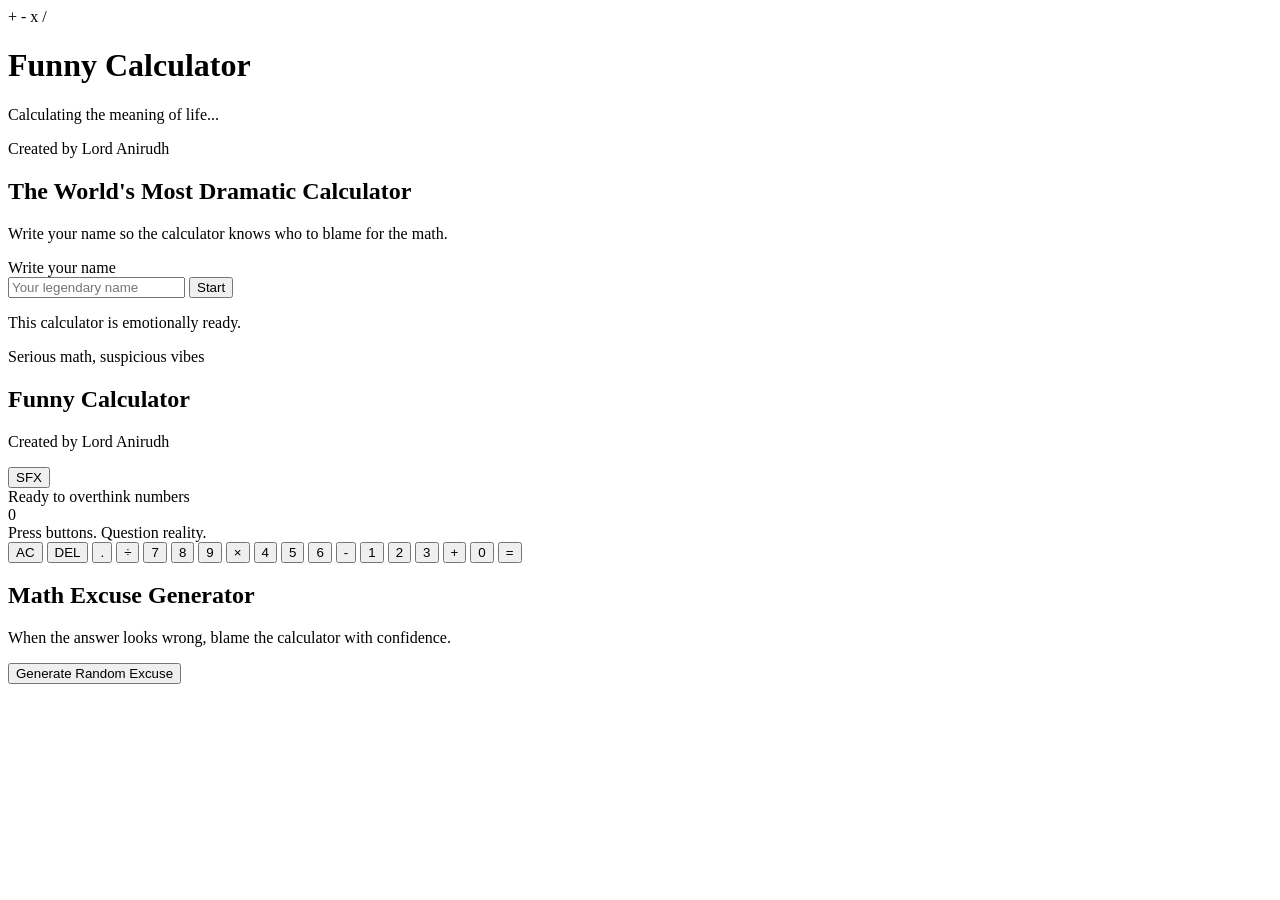
==== index.html @ e20a7894 "Add files via upload" ====
<!DOCTYPE html>
<html lang="en">
<head>
  <meta charset="UTF-8">
  <meta name="viewport" content="width=device-width, initial-scale=1.0">
  <title>Funny Calculator</title>
  <link rel="stylesheet" href="styles.css">
</head>
<body>
  <!-- The loading screen appears first, then JavaScript hides it. -->
  <div class="loader" id="loader" aria-live="polite">
    <div class="loader-card">
      <div class="math-orbit" aria-hidden="true">
        <span>+</span>
        <span>-</span>
        <span>x</span>
        <span>/</span>
      </div>
      <h1>Funny Calculator</h1>
      <p id="loadingMessage">Calculating the meaning of life...</p>
      <div class="progress-bar" aria-hidden="true">
        <span></span>
      </div>
    </div>
  </div>

  <!-- This welcome screen gives the site a playful first moment before the calculator appears. -->
  <section class="welcome-screen" id="welcomeScreen" aria-label="Welcome screen">
    <div class="welcome-card">
      <p class="creator">Created by Lord Anirudh</p>
      <h1>The World's Most Dramatic Calculator</h1>
      <p class="welcome-copy">Write your name so the calculator knows who to blame for the math.</p>

      <form class="name-form" id="nameForm">
        <label for="nameInput">Write your name</label>
        <div class="name-row">
          <input id="nameInput" name="name" type="text" autocomplete="name" placeholder="Your legendary name">
          <button type="submit">Start</button>
        </div>
      </form>

      <p class="name-reaction" id="nameReaction" aria-live="polite">This calculator is emotionally ready.</p>
    </div>
  </section>

  <main class="app-shell locked" id="appShell">
    <section class="calculator-panel" aria-label="Funny calculator">
      <div class="title-row">
        <div>
          <p class="eyebrow">Serious math, suspicious vibes</p>
          <h1>Funny Calculator</h1>
          <p class="byline">Created by Lord Anirudh</p>
        </div>
        <button class="sound-toggle active" id="soundToggle" type="button" aria-label="Toggle sounds" title="Toggle sounds">SFX</button>
      </div>

      <!-- The calculator display shows the current expression and the main value. -->
      <div class="display" aria-live="polite">
        <div class="expression" id="expression">Ready to overthink numbers</div>
        <div class="screen" id="screen">0</div>
        <div class="joke-message" id="jokeMessage">Press buttons. Question reality.</div>
      </div>

      <div class="keypad">
        <button class="key utility" data-action="clear" type="button">AC</button>
        <button class="key utility" data-action="delete" type="button">DEL</button>
        <button class="key utility" data-action="decimal" type="button">.</button>
        <button class="key operator" data-operator="/" type="button">&divide;</button>

        <button class="key" data-number="7" type="button">7</button>
        <button class="key" data-number="8" type="button">8</button>
        <button class="key" data-number="9" type="button">9</button>
        <button class="key operator" data-operator="*" type="button">&times;</button>

        <button class="key" data-number="4" type="button">4</button>
        <button class="key" data-number="5" type="button">5</button>
        <button class="key" data-number="6" type="button">6</button>
        <button class="key operator" data-operator="-" type="button">-</button>

        <button class="key" data-number="1" type="button">1</button>
        <button class="key" data-number="2" type="button">2</button>
        <button class="key" data-number="3" type="button">3</button>
        <button class="key operator" data-operator="+" type="button">+</button>

        <button class="key zero" data-number="0" type="button">0</button>
        <button class="key equals" data-action="calculate" type="button">=</button>
      </div>
    </section>

    <aside class="excuse-panel" aria-label="Random excuse generator">
      <h2>Math Excuse Generator</h2>
      <p id="excuseText">When the answer looks wrong, blame the calculator with confidence.</p>
      <button class="excuse-button" id="excuseButton" type="button">Generate Random Excuse</button>
    </aside>
  </main>

  <script src="script.js"></script>
</body>
</html>
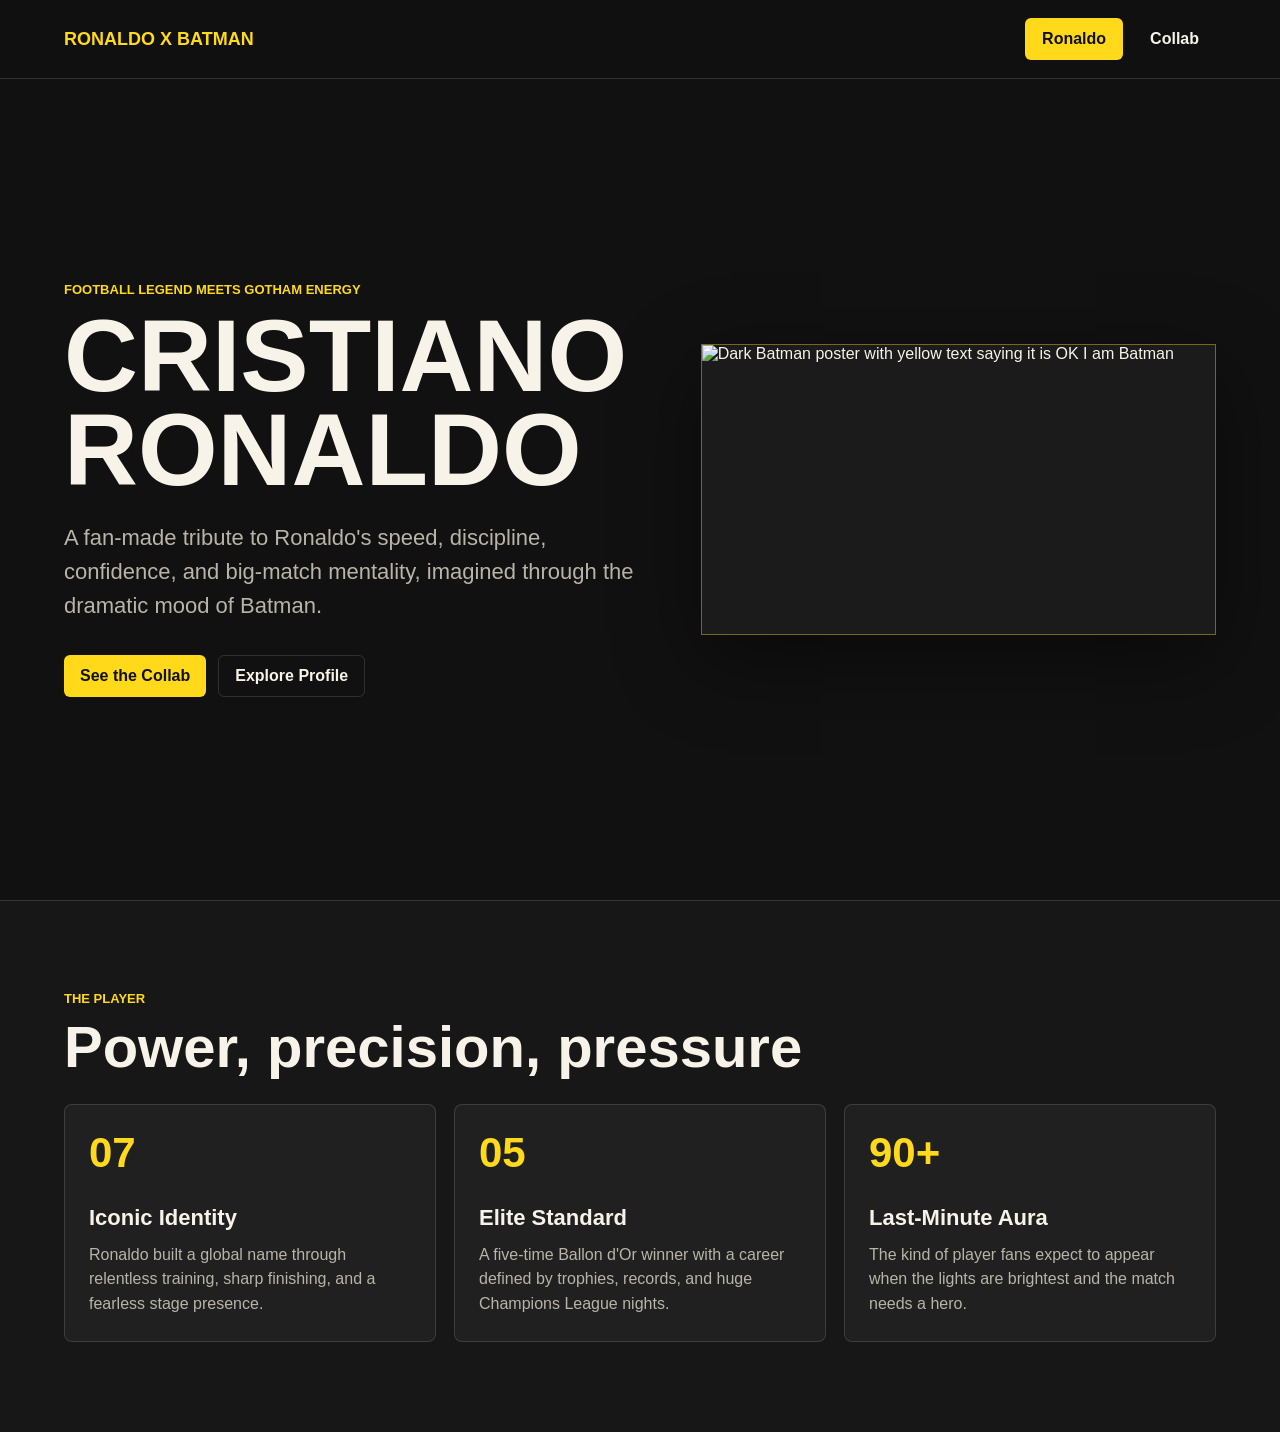
==== commit dcc6652d: "Add files via upload" ====
--- a/index.html
+++ b/index.html
@@ -3,97 +3,60 @@
 <head>
   <meta charset="UTF-8">
   <meta name="viewport" content="width=device-width, initial-scale=1.0">
-  <title>Funny Calculator</title>
+  <title>Ronaldo x Batman</title>
   <link rel="stylesheet" href="styles.css">
 </head>
 <body>
-  <!-- The loading screen appears first, then JavaScript hides it. -->
-  <div class="loader" id="loader" aria-live="polite">
-    <div class="loader-card">
-      <div class="math-orbit" aria-hidden="true">
-        <span>+</span>
-        <span>-</span>
-        <span>x</span>
-        <span>/</span>
+  <header class="site-header">
+    <a class="brand" href="index.html">Ronaldo x Batman</a>
+    <nav class="nav-links" aria-label="Main navigation">
+      <a class="active" href="index.html">Ronaldo</a>
+      <a href="collab.html">Collab</a>
+    </nav>
+  </header>
+
+  <main>
+    <section class="hero">
+      <div class="hero-copy">
+        <p class="eyebrow">Football legend meets Gotham energy</p>
+        <h1>Cristiano Ronaldo</h1>
+        <p class="lead">
+          A fan-made tribute to Ronaldo's speed, discipline, confidence, and big-match mentality,
+          imagined through the dramatic mood of Batman.
+        </p>
+        <div class="actions">
+          <a class="button primary" href="collab.html">See the Collab</a>
+          <a class="button secondary" href="#profile">Explore Profile</a>
+        </div>
       </div>
-      <h1>Funny Calculator</h1>
-      <p id="loadingMessage">Calculating the meaning of life...</p>
-      <div class="progress-bar" aria-hidden="true">
-        <span></span>
-      </div>
-    </div>
-  </div>
-
-  <!-- This welcome screen gives the site a playful first moment before the calculator appears. -->
-  <section class="welcome-screen" id="welcomeScreen" aria-label="Welcome screen">
-    <div class="welcome-card">
-      <p class="creator">Created by Lord Anirudh</p>
-      <h1>The World's Most Dramatic Calculator</h1>
-      <p class="welcome-copy">Write your name so the calculator knows who to blame for the math.</p>
-
-      <form class="name-form" id="nameForm">
-        <label for="nameInput">Write your name</label>
-        <div class="name-row">
-          <input id="nameInput" name="name" type="text" autocomplete="name" placeholder="Your legendary name">
-          <button type="submit">Start</button>
-        </div>
-      </form>
-
-      <p class="name-reaction" id="nameReaction" aria-live="polite">This calculator is emotionally ready.</p>
-    </div>
-  </section>
-
-  <main class="app-shell locked" id="appShell">
-    <section class="calculator-panel" aria-label="Funny calculator">
-      <div class="title-row">
-        <div>
-          <p class="eyebrow">Serious math, suspicious vibes</p>
-          <h1>Funny Calculator</h1>
-          <p class="byline">Created by Lord Anirudh</p>
-        </div>
-        <button class="sound-toggle active" id="soundToggle" type="button" aria-label="Toggle sounds" title="Toggle sounds">SFX</button>
-      </div>
-
-      <!-- The calculator display shows the current expression and the main value. -->
-      <div class="display" aria-live="polite">
-        <div class="expression" id="expression">Ready to overthink numbers</div>
-        <div class="screen" id="screen">0</div>
-        <div class="joke-message" id="jokeMessage">Press buttons. Question reality.</div>
-      </div>
-
-      <div class="keypad">
-        <button class="key utility" data-action="clear" type="button">AC</button>
-        <button class="key utility" data-action="delete" type="button">DEL</button>
-        <button class="key utility" data-action="decimal" type="button">.</button>
-        <button class="key operator" data-operator="/" type="button">&divide;</button>
-
-        <button class="key" data-number="7" type="button">7</button>
-        <button class="key" data-number="8" type="button">8</button>
-        <button class="key" data-number="9" type="button">9</button>
-        <button class="key operator" data-operator="*" type="button">&times;</button>
-
-        <button class="key" data-number="4" type="button">4</button>
-        <button class="key" data-number="5" type="button">5</button>
-        <button class="key" data-number="6" type="button">6</button>
-        <button class="key operator" data-operator="-" type="button">-</button>
-
-        <button class="key" data-number="1" type="button">1</button>
-        <button class="key" data-number="2" type="button">2</button>
-        <button class="key" data-number="3" type="button">3</button>
-        <button class="key operator" data-operator="+" type="button">+</button>
-
-        <button class="key zero" data-number="0" type="button">0</button>
-        <button class="key equals" data-action="calculate" type="button">=</button>
+      <div class="hero-art" aria-label="Batman inspired poster">
+        <img src="assets/i-am-batman.jpeg" alt="Dark Batman poster with yellow text saying it is OK I am Batman">
       </div>
     </section>
 
-    <aside class="excuse-panel" aria-label="Random excuse generator">
-      <h2>Math Excuse Generator</h2>
-      <p id="excuseText">When the answer looks wrong, blame the calculator with confidence.</p>
-      <button class="excuse-button" id="excuseButton" type="button">Generate Random Excuse</button>
-    </aside>
+    <section id="profile" class="content-band">
+      <div class="section-heading">
+        <p class="eyebrow">The player</p>
+        <h2>Power, precision, pressure</h2>
+      </div>
+      <div class="feature-grid">
+        <article class="feature-card">
+          <span class="feature-number">07</span>
+          <h3>Iconic Identity</h3>
+          <p>Ronaldo built a global name through relentless training, sharp finishing, and a fearless stage presence.</p>
+        </article>
+        <article class="feature-card">
+          <span class="feature-number">05</span>
+          <h3>Elite Standard</h3>
+          <p>A five-time Ballon d'Or winner with a career defined by trophies, records, and huge Champions League nights.</p>
+        </article>
+        <article class="feature-card">
+          <span class="feature-number">90+</span>
+          <h3>Last-Minute Aura</h3>
+          <p>The kind of player fans expect to appear when the lights are brightest and the match needs a hero.</p>
+        </article>
+      </div>
+    </section>
   </main>
-
-  <script src="script.js"></script>
 </body>
 </html>
--- a/styles.css
+++ b/styles.css
@@ -0,0 +1,268 @@
+:root {
+  --black: #111111;
+  --panel: #1b1b1b;
+  --yellow: #ffd91a;
+  --white: #f7f3e8;
+  --muted: #b9b4a8;
+  --line: rgba(255, 255, 255, 0.13);
+}
+
+* {
+  box-sizing: border-box;
+}
+
+html {
+  scroll-behavior: smooth;
+}
+
+body {
+  margin: 0;
+  min-height: 100vh;
+  background: var(--black);
+  color: var(--white);
+  font-family: Arial, Helvetica, sans-serif;
+}
+
+img {
+  display: block;
+  width: 100%;
+}
+
+.site-header {
+  position: sticky;
+  top: 0;
+  z-index: 10;
+  display: flex;
+  align-items: center;
+  justify-content: space-between;
+  gap: 24px;
+  padding: 18px clamp(18px, 5vw, 64px);
+  background: rgba(17, 17, 17, 0.92);
+  border-bottom: 1px solid var(--line);
+  backdrop-filter: blur(14px);
+}
+
+.brand {
+  color: var(--yellow);
+  font-size: 18px;
+  font-weight: 800;
+  text-decoration: none;
+  text-transform: uppercase;
+}
+
+.nav-links {
+  display: flex;
+  gap: 10px;
+}
+
+.nav-links a,
+.button {
+  min-height: 42px;
+  display: inline-flex;
+  align-items: center;
+  justify-content: center;
+  border-radius: 6px;
+  padding: 10px 16px;
+  color: var(--white);
+  text-decoration: none;
+  font-weight: 700;
+}
+
+.nav-links a {
+  border: 1px solid transparent;
+}
+
+.nav-links a:hover,
+.nav-links a.active {
+  color: var(--black);
+  background: var(--yellow);
+}
+
+.hero,
+.split-hero {
+  display: grid;
+  grid-template-columns: minmax(0, 1fr) minmax(320px, 0.9fr);
+  gap: clamp(28px, 5vw, 64px);
+  align-items: center;
+  min-height: calc(100vh - 79px);
+  padding: clamp(32px, 6vw, 80px) clamp(18px, 5vw, 64px);
+}
+
+.hero-copy,
+.collab-copy {
+  max-width: 720px;
+}
+
+.eyebrow {
+  margin: 0 0 12px;
+  color: var(--yellow);
+  font-size: 13px;
+  font-weight: 800;
+  letter-spacing: 0;
+  text-transform: uppercase;
+}
+
+h1,
+h2,
+h3,
+p {
+  overflow-wrap: anywhere;
+}
+
+h1 {
+  margin: 0;
+  max-width: 760px;
+  font-size: clamp(52px, 8vw, 112px);
+  line-height: 0.92;
+  text-transform: uppercase;
+}
+
+h2 {
+  margin: 0;
+  font-size: clamp(34px, 5vw, 58px);
+  line-height: 1;
+}
+
+h3 {
+  margin: 0 0 12px;
+  font-size: 22px;
+}
+
+.lead {
+  max-width: 620px;
+  margin: 24px 0 0;
+  color: var(--muted);
+  font-size: clamp(18px, 2vw, 22px);
+  line-height: 1.55;
+}
+
+.actions {
+  display: flex;
+  flex-wrap: wrap;
+  gap: 12px;
+  margin-top: 32px;
+}
+
+.button.primary {
+  background: var(--yellow);
+  color: var(--black);
+}
+
+.button.secondary {
+  border: 1px solid var(--line);
+  color: var(--white);
+}
+
+.button:hover {
+  transform: translateY(-2px);
+}
+
+.hero-art,
+.poster-panel {
+  border: 1px solid rgba(255, 217, 26, 0.4);
+  background: var(--panel);
+  box-shadow: 0 24px 80px rgba(0, 0, 0, 0.45);
+  overflow: hidden;
+}
+
+.hero-art img,
+.poster-panel img {
+  aspect-ratio: 735 / 414;
+  height: 100%;
+  object-fit: cover;
+}
+
+.content-band {
+  padding: clamp(36px, 7vw, 92px) clamp(18px, 5vw, 64px);
+  border-top: 1px solid var(--line);
+  background: #171717;
+}
+
+.section-heading {
+  max-width: 760px;
+  margin-bottom: 28px;
+}
+
+.feature-grid,
+.collab-grid {
+  display: grid;
+  grid-template-columns: repeat(3, minmax(0, 1fr));
+  gap: 18px;
+}
+
+.feature-card {
+  min-height: 220px;
+  padding: 24px;
+  border: 1px solid var(--line);
+  border-radius: 8px;
+  background: #202020;
+}
+
+.feature-card p {
+  margin: 0;
+  color: var(--muted);
+  line-height: 1.55;
+}
+
+.feature-number {
+  display: block;
+  margin-bottom: 28px;
+  color: var(--yellow);
+  font-size: 42px;
+  font-weight: 900;
+}
+
+.split-hero {
+  grid-template-columns: minmax(320px, 0.95fr) minmax(0, 1fr);
+}
+
+.dark-card {
+  background: #101010;
+}
+
+.yellow-card {
+  background: var(--yellow);
+  color: var(--black);
+}
+
+.yellow-card p {
+  color: #3b3200;
+}
+
+@media (max-width: 850px) {
+  .site-header {
+    align-items: flex-start;
+    flex-direction: column;
+  }
+
+  .hero,
+  .split-hero {
+    grid-template-columns: 1fr;
+    min-height: auto;
+  }
+
+  .hero-art {
+    order: -1;
+  }
+
+  .feature-grid,
+  .collab-grid {
+    grid-template-columns: 1fr;
+  }
+}
+
+@media (max-width: 520px) {
+  .nav-links,
+  .nav-links a,
+  .button {
+    width: 100%;
+  }
+
+  .actions {
+    width: 100%;
+  }
+
+  h1 {
+    font-size: 44px;
+  }
+}
